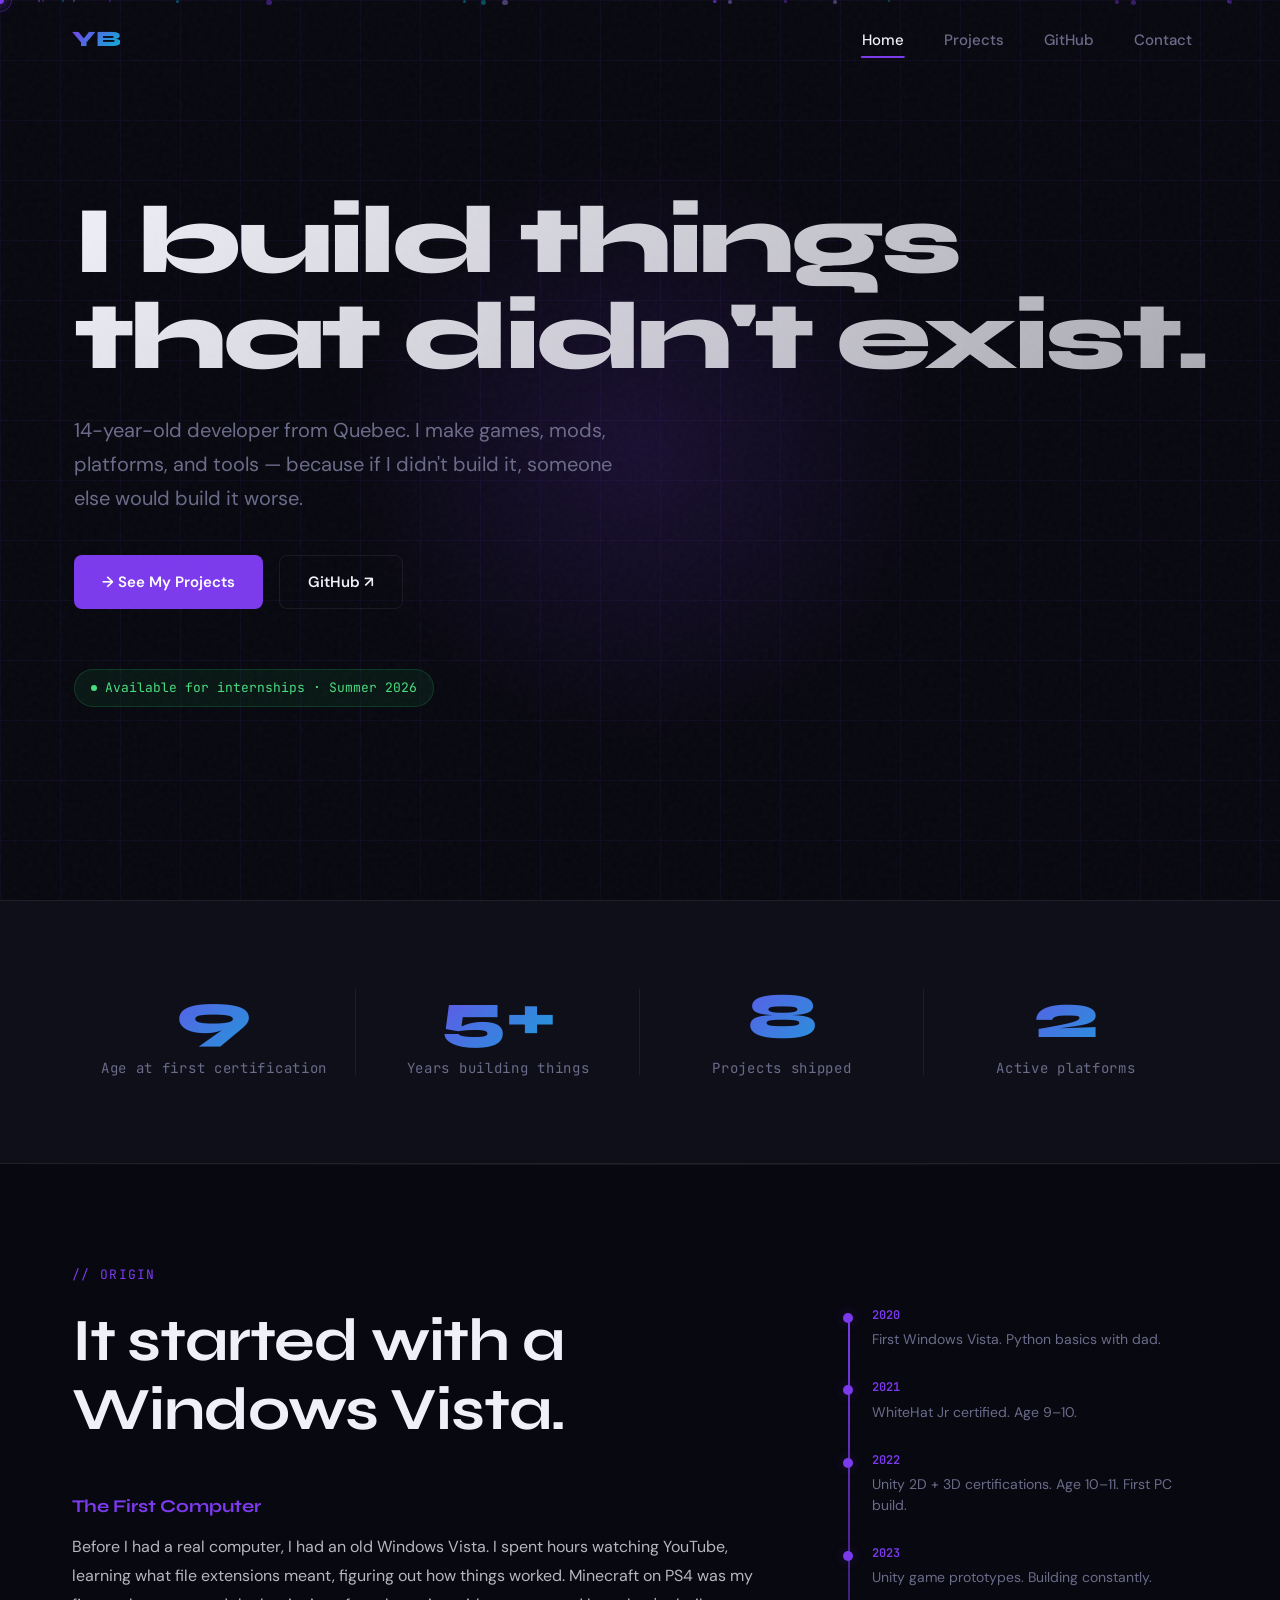
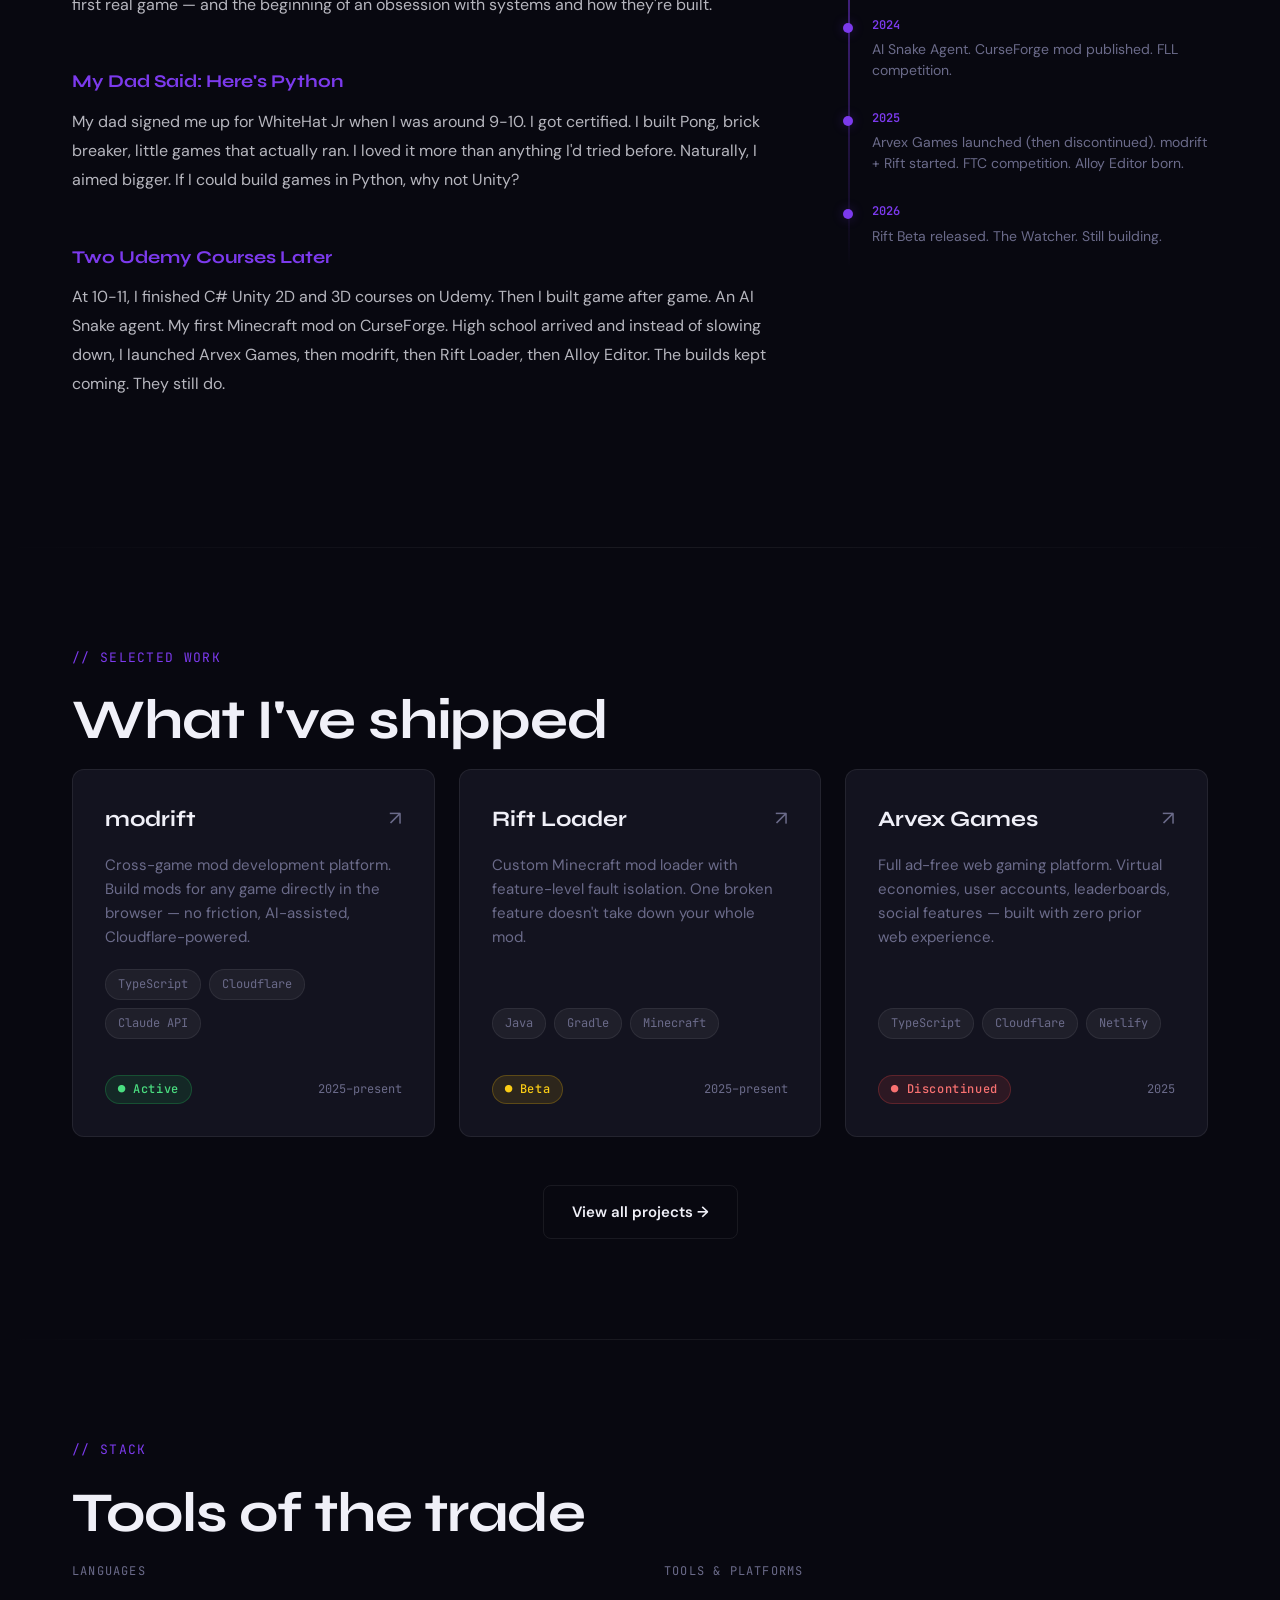
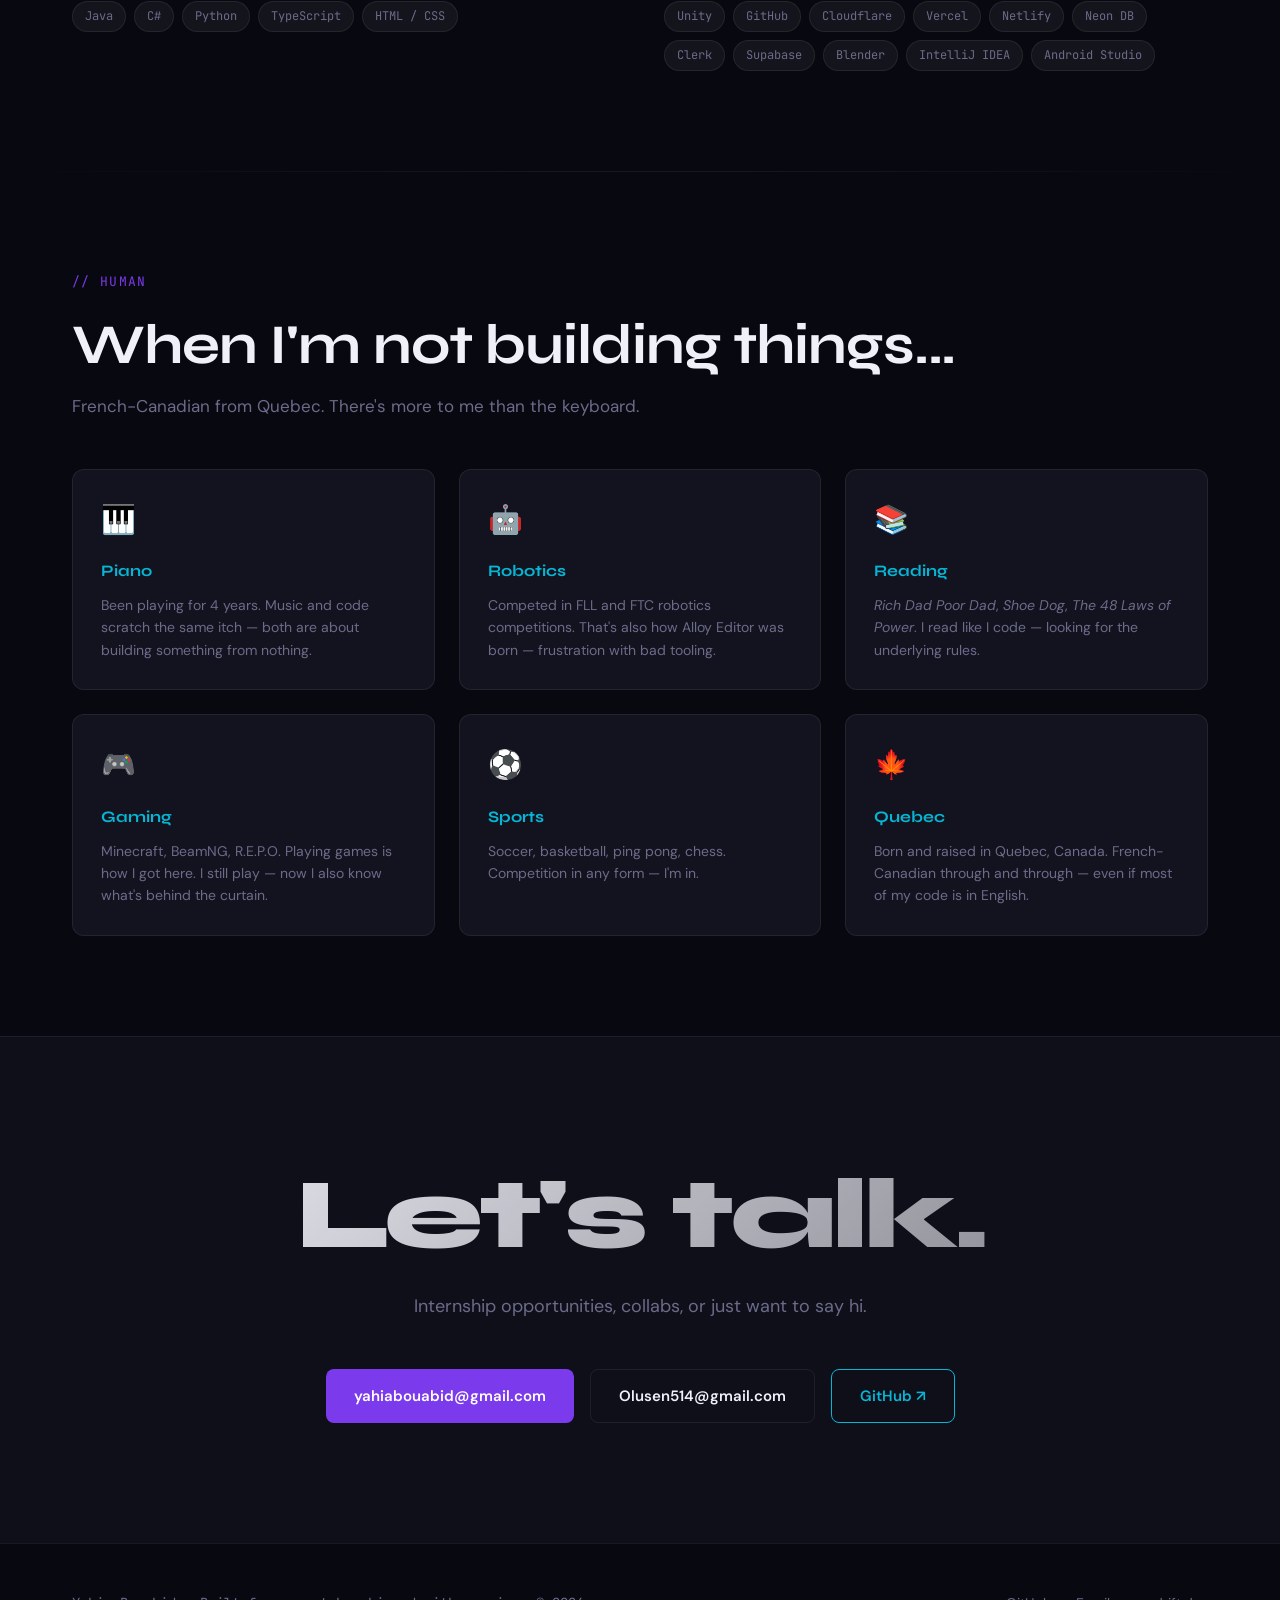
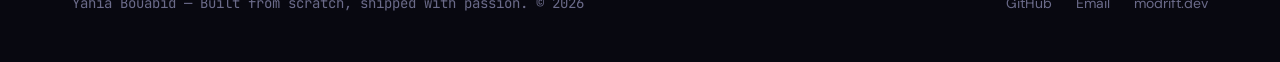
==== index.html @ 3a5e8bd3 "Build full personal portfolio site — all pages, styles, and JS Complete static portfolio for Yahia B" ====
<!DOCTYPE html>
<html lang="en">
<head>
  <meta charset="UTF-8" />
  <meta name="viewport" content="width=device-width, initial-scale=1.0" />
  <title>Yahia Bouabid — Developer</title>
  <meta name="description" content="14-year-old self-taught developer from Quebec. I build games, mods, platforms, and tools." />
  <meta property="og:title" content="Yahia Bouabid — Developer" />
  <meta property="og:description" content="14-year-old self-taught developer from Quebec. I build games, mods, platforms, and tools." />
  <meta property="og:url" content="https://olusenbg.github.io/Olusen_Bg/" />
  <link rel="icon" href="data:image/svg+xml,<svg xmlns='http://www.w3.org/2000/svg' viewBox='0 0 100 100'><rect width='100' height='100' rx='16' fill='%23080810'/><text y='.9em' font-size='60' font-family='sans-serif' font-weight='900' fill='%237c3aed' x='8'>YB</text></svg>" />
  <link rel="stylesheet" href="css/style.css" />
  <link rel="stylesheet" href="css/nav.css" />
</head>
<body>

<div id="cursor"></div>
<div id="cursor-trail"></div>

<!-- NAV -->
<nav>
  <div class="nav-inner">
    <a href="/" class="nav-logo"><span>YB</span></a>
    <ul class="nav-links">
      <li><a href="/">Home</a></li>
      <li><a href="projects/">Projects</a></li>
      <li><a href="https://github.com/OlusenBg" target="_blank" rel="noopener noreferrer">GitHub</a></li>
      <li><a href="#contact">Contact</a></li>
    </ul>
    <button class="nav-hamburger" aria-label="Menu">
      <span></span><span></span><span></span>
    </button>
  </div>
</nav>
<div class="nav-mobile">
  <a href="/">Home</a>
  <a href="projects/">Projects</a>
  <a href="https://github.com/OlusenBg" target="_blank" rel="noopener noreferrer">GitHub</a>
  <a href="#contact">Contact</a>
</div>

<!-- HERO -->
<section class="hero">
  <div class="hero-bg">
    <div class="hero-grid"></div>
    <div class="hero-glow"></div>
    <div class="particles-container"></div>
  </div>
  <div class="container hero-content">
    <h1 class="hero-headline fade-up">I build things<br>that didn't exist.</h1>
    <p class="hero-sub fade-up delay-1">14-year-old developer from Quebec. I make games, mods, platforms, and tools — because if I didn't build it, someone else would build it worse.</p>
    <div class="hero-ctas fade-up delay-2">
      <a href="projects/" class="btn btn-primary">→ See My Projects</a>
      <a href="https://github.com/OlusenBg" target="_blank" rel="noopener noreferrer" class="btn btn-secondary">GitHub ↗</a>
    </div>
    <div class="fade-up delay-3">
      <span class="hero-badge">Available for internships · Summer 2026</span>
    </div>
  </div>
</section>

<!-- STATS BAR -->
<div class="stats-bar">
  <div class="container">
    <div class="stats-grid">
      <div class="stat-item fade-up">
        <div class="stat-number">9</div>
        <div class="stat-label">Age at first certification</div>
      </div>
      <div class="stat-item fade-up delay-1">
        <div class="stat-number">5+</div>
        <div class="stat-label">Years building things</div>
      </div>
      <div class="stat-item fade-up delay-2">
        <div class="stat-number">8</div>
        <div class="stat-label">Projects shipped</div>
      </div>
      <div class="stat-item fade-up delay-3">
        <div class="stat-number">2</div>
        <div class="stat-label">Active platforms</div>
      </div>
    </div>
  </div>
</div>

<div class="divider"></div>

<!-- STORY -->
<section>
  <div class="container">
    <span class="section-label fade-up">// ORIGIN</span>
    <div class="story-grid">
      <div>
        <h2 class="story-headline fade-up">It started with a<br>Windows Vista.</h2>

        <div class="chapter fade-up delay-1">
          <div class="chapter-title">The First Computer</div>
          <p>Before I had a real computer, I had an old Windows Vista. I spent hours watching YouTube, learning what file extensions meant, figuring out how things worked. Minecraft on PS4 was my first real game — and the beginning of an obsession with systems and how they're built.</p>
        </div>

        <div class="chapter fade-up delay-2">
          <div class="chapter-title">My Dad Said: Here's Python</div>
          <p>My dad signed me up for WhiteHat Jr when I was around 9-10. I got certified. I built Pong, brick breaker, little games that actually ran. I loved it more than anything I'd tried before. Naturally, I aimed bigger. If I could build games in Python, why not Unity?</p>
        </div>

        <div class="chapter fade-up delay-3">
          <div class="chapter-title">Two Udemy Courses Later</div>
          <p>At 10-11, I finished C# Unity 2D and 3D courses on Udemy. Then I built game after game. An AI Snake agent. My first Minecraft mod on CurseForge. High school arrived and instead of slowing down, I launched Arvex Games, then modrift, then Rift Loader, then Alloy Editor. The builds kept coming. They still do.</p>
        </div>
      </div>

      <div class="fade-up delay-2">
        <div class="timeline">
          <div class="timeline-item">
            <div class="timeline-year">2020</div>
            <div class="timeline-text">First Windows Vista. Python basics with dad.</div>
          </div>
          <div class="timeline-item">
            <div class="timeline-year">2021</div>
            <div class="timeline-text">WhiteHat Jr certified. Age 9–10.</div>
          </div>
          <div class="timeline-item">
            <div class="timeline-year">2022</div>
            <div class="timeline-text">Unity 2D + 3D certifications. Age 10–11. First PC build.</div>
          </div>
          <div class="timeline-item">
            <div class="timeline-year">2023</div>
            <div class="timeline-text">Unity game prototypes. Building constantly.</div>
          </div>
          <div class="timeline-item">
            <div class="timeline-year">2024</div>
            <div class="timeline-text">AI Snake Agent. CurseForge mod published. FLL competition.</div>
          </div>
          <div class="timeline-item">
            <div class="timeline-year">2025</div>
            <div class="timeline-text">Arvex Games launched (then discontinued). modrift + Rift started. FTC competition. Alloy Editor born.</div>
          </div>
          <div class="timeline-item">
            <div class="timeline-year">2026</div>
            <div class="timeline-text">Rift Beta released. The Watcher. Still building.</div>
          </div>
        </div>
      </div>
    </div>
  </div>
</section>

<div class="divider"></div>

<!-- FEATURED PROJECTS -->
<section>
  <div class="container">
    <span class="section-label fade-up">// SELECTED WORK</span>
    <h2 class="section-heading fade-up delay-1">What I've shipped</h2>
    <div class="projects-grid">

      <a href="projects/modrift.html" class="project-card fade-up delay-1">
        <div class="project-card-header">
          <span class="project-name">modrift</span>
          <span class="project-arrow">↗</span>
        </div>
        <p class="project-desc">Cross-game mod development platform. Build mods for any game directly in the browser — no friction, AI-assisted, Cloudflare-powered.</p>
        <div class="tags" style="margin-bottom:16px">
          <span class="tag">TypeScript</span>
          <span class="tag">Cloudflare</span>
          <span class="tag">Claude API</span>
        </div>
        <div class="project-card-footer">
          <span class="badge badge-active">● Active</span>
          <span class="mono" style="font-size:12px;color:var(--text-muted)">2025–present</span>
        </div>
      </a>

      <a href="projects/rift.html" class="project-card fade-up delay-2">
        <div class="project-card-header">
          <span class="project-name">Rift Loader</span>
          <span class="project-arrow">↗</span>
        </div>
        <p class="project-desc">Custom Minecraft mod loader with feature-level fault isolation. One broken feature doesn't take down your whole mod.</p>
        <div class="tags" style="margin-bottom:16px">
          <span class="tag">Java</span>
          <span class="tag">Gradle</span>
          <span class="tag">Minecraft</span>
        </div>
        <div class="project-card-footer">
          <span class="badge badge-beta">● Beta</span>
          <span class="mono" style="font-size:12px;color:var(--text-muted)">2025–present</span>
        </div>
      </a>

      <a href="projects/arvex-games.html" class="project-card fade-up delay-3">
        <div class="project-card-header">
          <span class="project-name">Arvex Games</span>
          <span class="project-arrow">↗</span>
        </div>
        <p class="project-desc">Full ad-free web gaming platform. Virtual economies, user accounts, leaderboards, social features — built with zero prior web experience.</p>
        <div class="tags" style="margin-bottom:16px">
          <span class="tag">TypeScript</span>
          <span class="tag">Cloudflare</span>
          <span class="tag">Netlify</span>
        </div>
        <div class="project-card-footer">
          <span class="badge badge-discontinued">● Discontinued</span>
          <span class="mono" style="font-size:12px;color:var(--text-muted)">2025</span>
        </div>
      </a>

    </div>
    <div class="fade-up delay-4" style="text-align:center">
      <a href="projects/" class="btn btn-secondary">View all projects →</a>
    </div>
  </div>
</section>

<div class="divider"></div>

<!-- SKILLS -->
<section>
  <div class="container">
    <span class="section-label fade-up">// STACK</span>
    <h2 class="section-heading fade-up delay-1">Tools of the trade</h2>
    <div class="skills-grid">
      <div class="fade-up delay-1">
        <div class="skills-group-title">Languages</div>
        <div class="tags">
          <span class="tag">Java</span>
          <span class="tag">C#</span>
          <span class="tag">Python</span>
          <span class="tag">TypeScript</span>
          <span class="tag">HTML / CSS</span>
        </div>
      </div>
      <div class="fade-up delay-2">
        <div class="skills-group-title">Tools & Platforms</div>
        <div class="tags">
          <span class="tag">Unity</span>
          <span class="tag">GitHub</span>
          <span class="tag">Cloudflare</span>
          <span class="tag">Vercel</span>
          <span class="tag">Netlify</span>
          <span class="tag">Neon DB</span>
          <span class="tag">Clerk</span>
          <span class="tag">Supabase</span>
          <span class="tag">Blender</span>
          <span class="tag">IntelliJ IDEA</span>
          <span class="tag">Android Studio</span>
        </div>
      </div>
    </div>
  </div>
</section>

<div class="divider"></div>

<!-- BEYOND CODE -->
<section>
  <div class="container">
    <span class="section-label fade-up">// HUMAN</span>
    <h2 class="section-heading fade-up delay-1">When I'm not building things...</h2>
    <p class="section-subheading fade-up delay-2">French-Canadian from Quebec. There's more to me than the keyboard.</p>
    <div class="human-grid">
      <div class="human-card fade-up delay-1">
        <div class="human-card-icon">🎹</div>
        <div class="human-card-title">Piano</div>
        <p>Been playing for 4 years. Music and code scratch the same itch — both are about building something from nothing.</p>
      </div>
      <div class="human-card fade-up delay-2">
        <div class="human-card-icon">🤖</div>
        <div class="human-card-title">Robotics</div>
        <p>Competed in FLL and FTC robotics competitions. That's also how Alloy Editor was born — frustration with bad tooling.</p>
      </div>
      <div class="human-card fade-up delay-3">
        <div class="human-card-icon">📚</div>
        <div class="human-card-title">Reading</div>
        <p><em>Rich Dad Poor Dad</em>, <em>Shoe Dog</em>, <em>The 48 Laws of Power</em>. I read like I code — looking for the underlying rules.</p>
      </div>
      <div class="human-card fade-up delay-1">
        <div class="human-card-icon">🎮</div>
        <div class="human-card-title">Gaming</div>
        <p>Minecraft, BeamNG, R.E.P.O. Playing games is how I got here. I still play — now I also know what's behind the curtain.</p>
      </div>
      <div class="human-card fade-up delay-2">
        <div class="human-card-icon">⚽</div>
        <div class="human-card-title">Sports</div>
        <p>Soccer, basketball, ping pong, chess. Competition in any form — I'm in.</p>
      </div>
      <div class="human-card fade-up delay-3">
        <div class="human-card-icon">🍁</div>
        <div class="human-card-title">Quebec</div>
        <p>Born and raised in Quebec, Canada. French-Canadian through and through — even if most of my code is in English.</p>
      </div>
    </div>
  </div>
</section>

<!-- CONTACT -->
<section class="contact-section" id="contact">
  <div class="container">
    <h2 class="contact-headline fade-up">Let's talk.</h2>
    <p class="contact-sub fade-up delay-1">Internship opportunities, collabs, or just want to say hi.</p>
    <div class="contact-ctas fade-up delay-2">
      <a href="mailto:yahiabouabid@gmail.com" class="btn btn-primary">yahiabouabid@gmail.com</a>
      <a href="mailto:Olusen514@gmail.com" class="btn btn-secondary">Olusen514@gmail.com</a>
      <a href="https://github.com/OlusenBg" target="_blank" rel="noopener noreferrer" class="btn btn-outline-cyan">GitHub ↗</a>
    </div>
  </div>
</section>

<!-- FOOTER -->
<footer>
  <div class="container">
    <div class="footer-inner">
      <span class="footer-copy">Yahia Bouabid — Built from scratch, shipped with passion. © 2026</span>
      <div class="footer-links">
        <a href="https://github.com/OlusenBg" target="_blank" rel="noopener noreferrer">GitHub</a>
        <a href="mailto:yahiabouabid@gmail.com">Email</a>
        <a href="https://modrift.dev" target="_blank" rel="noopener noreferrer">modrift.dev</a>
      </div>
    </div>
  </div>
</footer>

<script src="js/main.js"></script>
</body>
</html>
---- css/style.css ----
@import url('https://fonts.googleapis.com/css2?family=Syne:wght@400;600;700;800&family=DM+Sans:wght@300;400;500;600&family=JetBrains+Mono:wght@400;500;600&display=swap');

:root {
  --bg: #080810;
  --bg-surface: #0f0f1a;
  --bg-card: #13131f;
  --accent-primary: #7c3aed;
  --accent-secondary: #06b6d4;
  --accent-danger: #ef4444;
  --text-primary: #f0f0f8;
  --text-muted: #6b6b8a;
  --border: rgba(255,255,255,0.07);
  --glow-primary: rgba(124,58,237,0.3);
  --glow-secondary: rgba(6,182,212,0.3);
  --glow-danger: rgba(239,68,68,0.3);
  --radius: 12px;
  --radius-sm: 8px;
  --transition: 0.25s cubic-bezier(0.4,0,0.2,1);
}

*, *::before, *::after { box-sizing: border-box; margin: 0; padding: 0; }

html { scroll-behavior: smooth; }

body {
  background: var(--bg);
  color: var(--text-primary);
  font-family: 'DM Sans', sans-serif;
  font-size: 16px;
  line-height: 1.6;
  overflow-x: hidden;
  cursor: none;
}

body::before {
  content: '';
  position: fixed;
  inset: 0;
  background-image: url("data:image/svg+xml,%3Csvg viewBox='0 0 200 200' xmlns='http://www.w3.org/2000/svg'%3E%3Cfilter id='noise'%3E%3CfeTurbulence type='fractalNoise' baseFrequency='0.9' numOctaves='4' stitchTiles='stitch'/%3E%3C/filter%3E%3Crect width='100%25' height='100%25' filter='url(%23noise)' opacity='1'/%3E%3C/svg%3E");
  opacity: 0.03;
  pointer-events: none;
  z-index: 9999;
}

/* Custom cursor */
#cursor {
  width: 8px;
  height: 8px;
  background: var(--accent-primary);
  border-radius: 50%;
  position: fixed;
  pointer-events: none;
  z-index: 99999;
  transform: translate(-50%, -50%);
  transition: transform 0.1s, background 0.2s;
  box-shadow: 0 0 12px var(--accent-primary), 0 0 24px var(--glow-primary);
}

#cursor-trail {
  width: 24px;
  height: 24px;
  border: 1px solid rgba(124,58,237,0.4);
  border-radius: 50%;
  position: fixed;
  pointer-events: none;
  z-index: 99998;
  transform: translate(-50%, -50%);
  transition: left 0.12s ease, top 0.12s ease;
}

/* Typography */
h1, h2, h3, h4, h5, h6 {
  font-family: 'Syne', sans-serif;
  font-weight: 700;
  line-height: 1.15;
  letter-spacing: -0.02em;
}

.mono { font-family: 'JetBrains Mono', monospace; }

/* Layout */
.container {
  max-width: 1200px;
  margin: 0 auto;
  padding: 0 32px;
}

section { padding: 100px 0; }

/* Section labels */
.section-label {
  font-family: 'JetBrains Mono', monospace;
  font-size: 13px;
  color: var(--accent-primary);
  letter-spacing: 0.1em;
  text-transform: uppercase;
  margin-bottom: 20px;
  display: block;
}

/* Divider */
.divider {
  height: 1px;
  background: linear-gradient(90deg, transparent, var(--border), transparent);
  margin: 0;
}

/* Buttons */
.btn {
  display: inline-flex;
  align-items: center;
  gap: 8px;
  padding: 14px 28px;
  border-radius: var(--radius-sm);
  font-family: 'DM Sans', sans-serif;
  font-weight: 600;
  font-size: 15px;
  text-decoration: none;
  transition: var(--transition);
  cursor: none;
  border: none;
  outline: none;
}

.btn-primary {
  background: var(--accent-primary);
  color: #fff;
}
.btn-primary:hover {
  background: #6d28d9;
  box-shadow: 0 0 32px var(--glow-primary);
  transform: translateY(-2px);
}

.btn-secondary {
  background: transparent;
  color: var(--text-primary);
  border: 1px solid var(--border);
}
.btn-secondary:hover {
  border-color: var(--accent-primary);
  color: var(--accent-primary);
  transform: translateY(-2px);
}

.btn-outline-cyan {
  background: transparent;
  color: var(--accent-secondary);
  border: 1px solid var(--accent-secondary);
}
.btn-outline-cyan:hover {
  background: rgba(6,182,212,0.1);
  box-shadow: 0 0 24px var(--glow-secondary);
  transform: translateY(-2px);
}

/* Status badges */
.badge {
  display: inline-flex;
  align-items: center;
  gap: 6px;
  padding: 4px 12px;
  border-radius: 999px;
  font-size: 12px;
  font-family: 'JetBrains Mono', monospace;
  font-weight: 500;
  letter-spacing: 0.05em;
}

.badge-active { background: rgba(34,197,94,0.12); color: #4ade80; border: 1px solid rgba(34,197,94,0.25); }
.badge-beta { background: rgba(234,179,8,0.12); color: #facc15; border: 1px solid rgba(234,179,8,0.25); }
.badge-dev { background: rgba(249,115,22,0.12); color: #fb923c; border: 1px solid rgba(249,115,22,0.25); }
.badge-discontinued { background: rgba(239,68,68,0.12); color: #f87171; border: 1px solid rgba(239,68,68,0.25); }
.badge-completed { background: rgba(99,102,241,0.12); color: #818cf8; border: 1px solid rgba(99,102,241,0.25); }
.badge-published { background: rgba(34,197,94,0.12); color: #4ade80; border: 1px solid rgba(34,197,94,0.25); }
.badge-ongoing { background: rgba(59,130,246,0.12); color: #60a5fa; border: 1px solid rgba(59,130,246,0.25); }

/* Cards */
.card {
  background: var(--bg-card);
  border: 1px solid var(--border);
  border-radius: var(--radius);
  padding: 32px;
  transition: var(--transition);
  position: relative;
  overflow: hidden;
}
.card:hover {
  border-color: rgba(124,58,237,0.3);
  transform: translateY(-4px);
  box-shadow: 0 20px 60px rgba(0,0,0,0.4), 0 0 40px var(--glow-primary);
}

/* Tech tags / pills */
.tags { display: flex; flex-wrap: wrap; gap: 8px; }

.tag {
  padding: 5px 12px;
  border-radius: 999px;
  font-family: 'JetBrains Mono', monospace;
  font-size: 12px;
  background: rgba(255,255,255,0.05);
  color: var(--text-muted);
  border: 1px solid var(--border);
  transition: var(--transition);
}
.tag:hover {
  background: rgba(124,58,237,0.15);
  color: var(--accent-primary);
  border-color: rgba(124,58,237,0.3);
}

/* Scroll animations */
.fade-up {
  opacity: 0;
  transform: translateY(30px);
  transition: opacity 0.7s ease, transform 0.7s ease;
}
.fade-up.visible {
  opacity: 1;
  transform: translateY(0);
}

/* Stagger delays */
.delay-1 { transition-delay: 0.1s; }
.delay-2 { transition-delay: 0.2s; }
.delay-3 { transition-delay: 0.3s; }
.delay-4 { transition-delay: 0.4s; }
.delay-5 { transition-delay: 0.5s; }

/* ── HERO ── */
.hero {
  min-height: 100vh;
  display: flex;
  align-items: center;
  position: relative;
  overflow: hidden;
}

.hero-bg {
  position: absolute;
  inset: 0;
  z-index: 0;
}

.hero-grid {
  position: absolute;
  inset: 0;
  background-image:
    linear-gradient(rgba(124,58,237,0.06) 1px, transparent 1px),
    linear-gradient(90deg, rgba(124,58,237,0.06) 1px, transparent 1px);
  background-size: 60px 60px;
  animation: gridPulse 8s ease-in-out infinite;
}

@keyframes gridPulse {
  0%, 100% { opacity: 0.5; }
  50% { opacity: 1; }
}

.hero-glow {
  position: absolute;
  width: 600px;
  height: 600px;
  border-radius: 50%;
  background: radial-gradient(circle, rgba(124,58,237,0.15) 0%, transparent 70%);
  top: 50%;
  left: 50%;
  transform: translate(-50%, -50%);
  animation: glowPulse 6s ease-in-out infinite;
}

@keyframes glowPulse {
  0%, 100% { transform: translate(-50%, -50%) scale(1); opacity: 0.8; }
  50% { transform: translate(-50%, -50%) scale(1.2); opacity: 1; }
}

.particles-container {
  position: absolute;
  inset: 0;
  overflow: hidden;
}

.particle {
  position: absolute;
  border-radius: 50%;
  animation: float linear infinite;
  opacity: 0.4;
}

@keyframes float {
  from { transform: translateY(100vh) rotate(0deg); opacity: 0; }
  10% { opacity: 0.4; }
  90% { opacity: 0.4; }
  to { transform: translateY(-100px) rotate(360deg); opacity: 0; }
}

.hero-content { position: relative; z-index: 1; }

.hero-headline {
  font-size: clamp(48px, 8vw, 96px);
  font-weight: 800;
  line-height: 1.0;
  letter-spacing: -0.04em;
  margin-bottom: 28px;
  background: linear-gradient(135deg, var(--text-primary) 0%, rgba(240,240,248,0.7) 100%);
  -webkit-background-clip: text;
  -webkit-text-fill-color: transparent;
  background-clip: text;
}

.hero-sub {
  font-size: clamp(16px, 2vw, 20px);
  color: var(--text-muted);
  max-width: 560px;
  line-height: 1.7;
  margin-bottom: 40px;
}

.hero-ctas { display: flex; gap: 16px; flex-wrap: wrap; margin-bottom: 60px; }

.hero-badge {
  display: inline-flex;
  align-items: center;
  gap: 8px;
  padding: 8px 16px;
  background: rgba(34,197,94,0.08);
  border: 1px solid rgba(34,197,94,0.2);
  border-radius: 999px;
  font-size: 13px;
  font-family: 'JetBrains Mono', monospace;
  color: #4ade80;
}

.hero-badge::before {
  content: '';
  width: 6px;
  height: 6px;
  background: #4ade80;
  border-radius: 50%;
  animation: blink 2s ease-in-out infinite;
}

@keyframes blink {
  0%, 100% { opacity: 1; }
  50% { opacity: 0.3; }
}

/* ── STATS BAR ── */
.stats-bar {
  padding: 60px 0;
  background: var(--bg-surface);
  border-top: 1px solid var(--border);
  border-bottom: 1px solid var(--border);
}

.stats-grid {
  display: grid;
  grid-template-columns: repeat(4, 1fr);
  gap: 0;
}

.stat-item {
  text-align: center;
  padding: 24px;
  position: relative;
}

.stat-item:not(:last-child)::after {
  content: '';
  position: absolute;
  right: 0;
  top: 20%;
  height: 60%;
  width: 1px;
  background: var(--border);
}

.stat-number {
  font-family: 'Syne', sans-serif;
  font-size: clamp(40px, 5vw, 64px);
  font-weight: 800;
  line-height: 1;
  background: linear-gradient(135deg, var(--accent-primary), var(--accent-secondary));
  -webkit-background-clip: text;
  -webkit-text-fill-color: transparent;
  background-clip: text;
  margin-bottom: 8px;
}

.stat-label {
  font-size: 14px;
  color: var(--text-muted);
  font-family: 'JetBrains Mono', monospace;
  letter-spacing: 0.05em;
}

/* ── STORY SECTION ── */
.story-grid {
  display: grid;
  grid-template-columns: 1fr 360px;
  gap: 80px;
  align-items: start;
}

.story-headline {
  font-size: clamp(36px, 5vw, 60px);
  margin-bottom: 48px;
}

.chapter {
  margin-bottom: 48px;
}

.chapter-title {
  font-family: 'Syne', sans-serif;
  font-size: 18px;
  font-weight: 700;
  color: var(--accent-primary);
  margin-bottom: 12px;
}

.chapter p {
  color: rgba(240,240,248,0.75);
  line-height: 1.8;
  font-size: 16px;
}

/* Timeline */
.timeline {
  position: relative;
  padding-left: 24px;
}

.timeline::before {
  content: '';
  position: absolute;
  left: 0;
  top: 8px;
  bottom: 8px;
  width: 2px;
  background: linear-gradient(to bottom, var(--accent-primary), transparent);
}

.timeline-item {
  position: relative;
  padding-bottom: 28px;
}

.timeline-item::before {
  content: '';
  position: absolute;
  left: -29px;
  top: 7px;
  width: 10px;
  height: 10px;
  border-radius: 50%;
  background: var(--accent-primary);
  box-shadow: 0 0 12px var(--glow-primary);
}

.timeline-year {
  font-family: 'JetBrains Mono', monospace;
  font-size: 12px;
  color: var(--accent-primary);
  font-weight: 600;
  margin-bottom: 4px;
}

.timeline-text {
  font-size: 14px;
  color: var(--text-muted);
  line-height: 1.5;
}

/* ── FEATURED PROJECTS ── */
.projects-grid {
  display: grid;
  grid-template-columns: repeat(3, 1fr);
  gap: 24px;
  margin-bottom: 48px;
}

.project-card {
  background: var(--bg-card);
  border: 1px solid var(--border);
  border-radius: var(--radius);
  padding: 32px;
  transition: var(--transition);
  text-decoration: none;
  color: inherit;
  display: flex;
  flex-direction: column;
  position: relative;
  overflow: hidden;
}

.project-card::before {
  content: '';
  position: absolute;
  inset: 0;
  background: linear-gradient(135deg, var(--glow-primary), transparent);
  opacity: 0;
  transition: var(--transition);
}

.project-card:hover {
  border-color: rgba(124,58,237,0.4);
  transform: translateY(-6px);
  box-shadow: 0 24px 60px rgba(0,0,0,0.5), 0 0 40px var(--glow-primary);
}
.project-card:hover::before { opacity: 0.05; }

.project-card-header {
  display: flex;
  align-items: flex-start;
  justify-content: space-between;
  margin-bottom: 16px;
}

.project-name {
  font-family: 'Syne', sans-serif;
  font-size: 22px;
  font-weight: 700;
}

.project-arrow {
  color: var(--text-muted);
  font-size: 20px;
  transition: var(--transition);
}
.project-card:hover .project-arrow {
  color: var(--accent-primary);
  transform: translate(4px, -4px);
}

.project-desc {
  color: var(--text-muted);
  font-size: 15px;
  line-height: 1.6;
  margin-bottom: 20px;
  flex: 1;
}

.project-card-footer {
  display: flex;
  align-items: center;
  justify-content: space-between;
  margin-top: 20px;
}

/* ── SKILLS ── */
.skills-grid {
  display: grid;
  grid-template-columns: repeat(2, 1fr);
  gap: 48px;
}

.skills-group-title {
  font-family: 'JetBrains Mono', monospace;
  font-size: 12px;
  color: var(--text-muted);
  text-transform: uppercase;
  letter-spacing: 0.1em;
  margin-bottom: 20px;
}

/* ── BEYOND CODE ── */
.human-grid {
  display: grid;
  grid-template-columns: repeat(3, 1fr);
  gap: 24px;
}

.human-card {
  background: var(--bg-card);
  border: 1px solid var(--border);
  border-radius: var(--radius);
  padding: 28px;
}

.human-card-icon {
  font-size: 28px;
  margin-bottom: 16px;
}

.human-card-title {
  font-family: 'Syne', sans-serif;
  font-size: 16px;
  font-weight: 700;
  margin-bottom: 10px;
  color: var(--accent-secondary);
}

.human-card p {
  font-size: 14px;
  color: var(--text-muted);
  line-height: 1.6;
}

/* ── CONTACT CTA ── */
.contact-section {
  text-align: center;
  padding: 120px 0;
  background: var(--bg-surface);
  border-top: 1px solid var(--border);
}

.contact-headline {
  font-size: clamp(56px, 8vw, 100px);
  font-weight: 800;
  letter-spacing: -0.04em;
  background: linear-gradient(135deg, var(--text-primary), rgba(240,240,248,0.5));
  -webkit-background-clip: text;
  -webkit-text-fill-color: transparent;
  background-clip: text;
  margin-bottom: 20px;
}

.contact-sub {
  font-size: 18px;
  color: var(--text-muted);
  margin-bottom: 48px;
}

.contact-ctas { display: flex; gap: 16px; justify-content: center; flex-wrap: wrap; }

/* ── FOOTER ── */
footer {
  background: var(--bg);
  border-top: 1px solid var(--border);
  padding: 48px 0;
}

.footer-inner {
  display: flex;
  align-items: center;
  justify-content: space-between;
}

.footer-copy {
  font-size: 14px;
  color: var(--text-muted);
  font-family: 'JetBrains Mono', monospace;
}

.footer-links { display: flex; gap: 24px; }

.footer-links a {
  font-size: 14px;
  color: var(--text-muted);
  text-decoration: none;
  transition: var(--transition);
}
.footer-links a:hover { color: var(--accent-primary); }

/* ── PROJECT HERO ── */
.project-hero {
  padding: 160px 0 80px;
  position: relative;
  overflow: hidden;
}

.project-hero-bg {
  position: absolute;
  inset: 0;
  background: radial-gradient(ellipse at 50% 0%, rgba(124,58,237,0.15), transparent 60%);
}

.project-hero-title {
  font-size: clamp(56px, 10vw, 120px);
  font-weight: 800;
  letter-spacing: -0.04em;
  line-height: 0.95;
  margin-bottom: 24px;
}

.project-hero-tagline {
  font-size: clamp(16px, 2vw, 22px);
  color: var(--text-muted);
  max-width: 600px;
  line-height: 1.6;
  margin-bottom: 32px;
}

/* Feature cards */
.features-grid {
  display: grid;
  grid-template-columns: repeat(2, 1fr);
  gap: 20px;
  margin: 48px 0;
}

.feature-card {
  background: var(--bg-card);
  border: 1px solid var(--border);
  border-radius: var(--radius);
  padding: 28px;
  transition: var(--transition);
}
.feature-card:hover {
  border-color: rgba(124,58,237,0.3);
  box-shadow: 0 8px 30px rgba(0,0,0,0.3);
}

.feature-card-title {
  font-family: 'Syne', sans-serif;
  font-size: 17px;
  font-weight: 700;
  margin-bottom: 8px;
}

.feature-card p {
  font-size: 14px;
  color: var(--text-muted);
  line-height: 1.6;
}

/* Related projects */
.related-section {
  border-top: 1px solid var(--border);
  padding-top: 60px;
  margin-top: 60px;
}

.related-links { display: flex; gap: 16px; flex-wrap: wrap; margin-top: 24px; }

.related-link {
  display: inline-flex;
  align-items: center;
  gap: 8px;
  padding: 12px 20px;
  background: var(--bg-card);
  border: 1px solid var(--border);
  border-radius: var(--radius-sm);
  color: var(--text-primary);
  text-decoration: none;
  font-size: 14px;
  font-weight: 500;
  transition: var(--transition);
}
.related-link:hover {
  border-color: var(--accent-primary);
  color: var(--accent-primary);
  transform: translateY(-2px);
}

/* ── ALL PROJECTS PAGE ── */
.filter-tabs {
  display: flex;
  gap: 8px;
  flex-wrap: wrap;
  margin-bottom: 48px;
}

.filter-tab {
  padding: 8px 20px;
  border-radius: 999px;
  font-size: 14px;
  font-family: 'JetBrains Mono', monospace;
  background: var(--bg-card);
  border: 1px solid var(--border);
  color: var(--text-muted);
  cursor: none;
  transition: var(--transition);
}
.filter-tab.active,
.filter-tab:hover {
  background: rgba(124,58,237,0.15);
  border-color: var(--accent-primary);
  color: var(--accent-primary);
}

.all-projects-grid {
  display: grid;
  grid-template-columns: repeat(3, 1fr);
  gap: 24px;
}

/* Description section */
.desc-section {
  max-width: 800px;
  margin: 0 auto 60px;
}

.desc-section h2 {
  font-size: clamp(28px, 4vw, 44px);
  margin-bottom: 24px;
}

.desc-section p {
  color: rgba(240,240,248,0.75);
  font-size: 17px;
  line-height: 1.8;
  margin-bottom: 20px;
}

/* Stats row inside project */
.project-stats {
  display: flex;
  gap: 48px;
  padding: 40px 0;
  border-top: 1px solid var(--border);
  border-bottom: 1px solid var(--border);
  margin: 48px 0;
}

.project-stat-num {
  font-family: 'Syne', sans-serif;
  font-size: 36px;
  font-weight: 800;
  color: var(--accent-primary);
}

.project-stat-label {
  font-size: 13px;
  color: var(--text-muted);
  font-family: 'JetBrains Mono', monospace;
}

/* ── GLITCH (The Watcher) ── */
.glitch {
  position: relative;
}
.glitch::before,
.glitch::after {
  content: attr(data-text);
  position: absolute;
  inset: 0;
  font-family: 'Syne', sans-serif;
  font-weight: 800;
  letter-spacing: -0.04em;
}
.glitch::before {
  color: #ef4444;
  clip-path: polygon(0 35%, 100% 35%, 100% 55%, 0 55%);
  animation: glitch1 4s infinite;
}
.glitch::after {
  color: #06b6d4;
  clip-path: polygon(0 65%, 100% 65%, 100% 85%, 0 85%);
  animation: glitch2 4s infinite;
}
@keyframes glitch1 {
  0%, 90%, 100% { transform: none; }
  92% { transform: translate(-4px, 0); }
  94% { transform: translate(4px, 0); }
  96% { transform: translate(-2px, 0); }
}
@keyframes glitch2 {
  0%, 90%, 100% { transform: none; }
  93% { transform: translate(4px, 0); }
  95% { transform: translate(-4px, 0); }
  97% { transform: translate(2px, 0); }
}

/* Watcher accent */
body.watcher-theme {
  --accent-primary: #ef4444;
  --glow-primary: rgba(239,68,68,0.3);
}
body.watcher-theme .section-label { color: #ef4444; }
body.watcher-theme .hero-grid {
  background-image:
    linear-gradient(rgba(239,68,68,0.06) 1px, transparent 1px),
    linear-gradient(90deg, rgba(239,68,68,0.06) 1px, transparent 1px);
}
body.watcher-theme .hero-glow {
  background: radial-gradient(circle, rgba(239,68,68,0.15) 0%, transparent 70%);
}
body.watcher-theme .project-hero-bg {
  background: radial-gradient(ellipse at 50% 0%, rgba(239,68,68,0.18), transparent 60%);
}
body.watcher-theme .project-card:hover,
body.watcher-theme .feature-card:hover {
  border-color: rgba(239,68,68,0.4);
  box-shadow: 0 24px 60px rgba(0,0,0,0.5), 0 0 40px var(--glow-primary);
}

/* Watcher dramatic feature items */
.watcher-features {
  display: flex;
  flex-direction: column;
  gap: 20px;
  margin: 48px 0;
}

.watcher-feature {
  display: flex;
  align-items: flex-start;
  gap: 24px;
  padding: 28px;
  background: var(--bg-card);
  border: 1px solid var(--border);
  border-left: 3px solid var(--accent-danger);
  border-radius: var(--radius);
  transition: var(--transition);
}
.watcher-feature:hover {
  border-left-color: #ef4444;
  box-shadow: -4px 0 30px rgba(239,68,68,0.2);
}

.watcher-feature-num {
  font-family: 'Syne', sans-serif;
  font-size: 40px;
  font-weight: 800;
  color: rgba(239,68,68,0.25);
  line-height: 1;
  flex-shrink: 0;
  width: 56px;
}

.watcher-feature-text h3 {
  font-size: 18px;
  font-weight: 700;
  margin-bottom: 6px;
  color: var(--text-primary);
}
.watcher-feature-text p {
  font-size: 14px;
  color: var(--text-muted);
  line-height: 1.6;
}

/* Mockup UI */
.mockup {
  background: #090912;
  border: 1px solid var(--border);
  border-radius: var(--radius);
  overflow: hidden;
  margin: 48px 0;
}

.mockup-bar {
  background: #0d0d1a;
  padding: 12px 20px;
  display: flex;
  align-items: center;
  gap: 8px;
  border-bottom: 1px solid var(--border);
}

.mockup-dot {
  width: 10px;
  height: 10px;
  border-radius: 50%;
}

.mockup-url {
  flex: 1;
  background: rgba(255,255,255,0.04);
  border-radius: 6px;
  padding: 4px 12px;
  font-family: 'JetBrains Mono', monospace;
  font-size: 12px;
  color: var(--text-muted);
  margin-left: 12px;
}

.mockup-body {
  padding: 40px;
}

.mockup-nav-bar {
  display: flex;
  align-items: center;
  justify-content: space-between;
  margin-bottom: 60px;
}

.mockup-logo {
  font-family: 'Syne', sans-serif;
  font-weight: 800;
  font-size: 18px;
  color: var(--accent-primary);
}

.mockup-nav-items {
  display: flex;
  gap: 24px;
}

.mockup-nav-item {
  font-size: 13px;
  color: var(--text-muted);
  font-family: 'JetBrains Mono', monospace;
}

.mockup-hero-text {
  font-family: 'Syne', sans-serif;
  font-size: clamp(24px, 3vw, 40px);
  font-weight: 800;
  line-height: 1.1;
  margin-bottom: 16px;
  background: linear-gradient(135deg, var(--text-primary), rgba(240,240,248,0.6));
  -webkit-background-clip: text;
  -webkit-text-fill-color: transparent;
  background-clip: text;
}

.mockup-sub {
  font-size: 14px;
  color: var(--text-muted);
  margin-bottom: 24px;
}

.mockup-btn {
  display: inline-block;
  padding: 10px 20px;
  background: var(--accent-primary);
  border-radius: 6px;
  font-size: 13px;
  color: #fff;
  font-family: 'DM Sans', sans-serif;
  font-weight: 600;
}

/* Section heading */
.section-heading {
  font-size: clamp(32px, 5vw, 56px);
  margin-bottom: 16px;
}

.section-subheading {
  color: var(--text-muted);
  font-size: 17px;
  margin-bottom: 48px;
  max-width: 600px;
}

/* Certification items */
.cert-item {
  display: flex;
  align-items: center;
  gap: 16px;
  padding: 20px 24px;
  background: var(--bg-card);
  border: 1px solid var(--border);
  border-radius: var(--radius-sm);
  margin-bottom: 12px;
}

.cert-icon {
  font-size: 24px;
}

.cert-title {
  font-weight: 600;
  font-size: 15px;
  margin-bottom: 2px;
}

.cert-meta {
  font-size: 13px;
  color: var(--text-muted);
  font-family: 'JetBrains Mono', monospace;
}

/* ── RESPONSIVE ── */
@media (max-width: 900px) {
  .story-grid { grid-template-columns: 1fr; gap: 60px; }
  .projects-grid { grid-template-columns: repeat(2, 1fr); }
  .all-projects-grid { grid-template-columns: repeat(2, 1fr); }
  .stats-grid { grid-template-columns: repeat(2, 1fr); }
  .stat-item:nth-child(2)::after { display: none; }
  .skills-grid { grid-template-columns: 1fr; }
  .features-grid { grid-template-columns: 1fr; }
  .human-grid { grid-template-columns: 1fr; }
}

@media (max-width: 600px) {
  .container { padding: 0 20px; }
  section { padding: 64px 0; }
  .hero { min-height: 100svh; }
  .hero-headline { font-size: 40px; }
  .projects-grid { grid-template-columns: 1fr; }
  .all-projects-grid { grid-template-columns: 1fr; }
  .stats-grid { grid-template-columns: repeat(2, 1fr); }
  .footer-inner { flex-direction: column; gap: 24px; text-align: center; }
  .footer-links { flex-wrap: wrap; justify-content: center; }
  .hero-ctas { flex-direction: column; }
  .contact-ctas { flex-direction: column; align-items: center; }
  #cursor, #cursor-trail { display: none; }
}
---- css/nav.css ----
/* ── NAVBAR ── */
nav {
  position: fixed;
  top: 0;
  left: 0;
  right: 0;
  z-index: 1000;
  padding: 20px 0;
  transition: background 0.3s ease, backdrop-filter 0.3s ease, padding 0.3s ease, border-bottom 0.3s ease;
  border-bottom: 1px solid transparent;
}

nav.scrolled {
  background: rgba(8, 8, 16, 0.85);
  backdrop-filter: blur(20px);
  -webkit-backdrop-filter: blur(20px);
  padding: 14px 0;
  border-bottom: 1px solid var(--border);
}

.nav-inner {
  display: flex;
  align-items: center;
  justify-content: space-between;
  max-width: 1200px;
  margin: 0 auto;
  padding: 0 32px;
}

.nav-logo {
  font-family: 'Syne', sans-serif;
  font-weight: 800;
  font-size: 22px;
  color: var(--text-primary);
  text-decoration: none;
  position: relative;
  letter-spacing: -0.02em;
}

.nav-logo span {
  background: linear-gradient(135deg, var(--accent-primary), var(--accent-secondary));
  -webkit-background-clip: text;
  -webkit-text-fill-color: transparent;
  background-clip: text;
}

.nav-logo::after {
  content: '';
  position: absolute;
  inset: -6px -10px;
  border-radius: 8px;
  background: radial-gradient(ellipse, rgba(124,58,237,0.15), transparent 70%);
  opacity: 0;
  transition: opacity 0.3s;
}
.nav-logo:hover::after { opacity: 1; }

.nav-links {
  display: flex;
  align-items: center;
  gap: 8px;
  list-style: none;
}

.nav-links a {
  display: block;
  padding: 8px 16px;
  color: var(--text-muted);
  text-decoration: none;
  font-size: 15px;
  font-weight: 500;
  border-radius: 8px;
  transition: color 0.25s ease, background 0.25s ease;
  position: relative;
}

.nav-links a::after {
  content: '';
  position: absolute;
  bottom: 2px;
  left: 50%;
  transform: translateX(-50%);
  width: 0;
  height: 2px;
  background: var(--accent-primary);
  border-radius: 2px;
  transition: width 0.25s ease;
}

.nav-links a:hover,
.nav-links a.active {
  color: var(--text-primary);
}

.nav-links a:hover::after,
.nav-links a.active::after {
  width: 60%;
}

.nav-links a.active {
  color: var(--text-primary);
}

/* Hamburger */
.nav-hamburger {
  display: none;
  flex-direction: column;
  gap: 5px;
  cursor: none;
  padding: 8px;
  background: none;
  border: none;
  outline: none;
}

.nav-hamburger span {
  display: block;
  width: 24px;
  height: 2px;
  background: var(--text-primary);
  border-radius: 2px;
  transition: var(--transition);
}

.nav-hamburger.open span:nth-child(1) {
  transform: translateY(7px) rotate(45deg);
}
.nav-hamburger.open span:nth-child(2) {
  opacity: 0;
}
.nav-hamburger.open span:nth-child(3) {
  transform: translateY(-7px) rotate(-45deg);
}

/* Mobile menu */
.nav-mobile {
  display: none;
  position: fixed;
  inset: 0;
  background: rgba(8,8,16,0.98);
  backdrop-filter: blur(20px);
  z-index: 999;
  flex-direction: column;
  align-items: center;
  justify-content: center;
  gap: 8px;
}

.nav-mobile.open { display: flex; }

.nav-mobile a {
  font-family: 'Syne', sans-serif;
  font-size: 32px;
  font-weight: 700;
  color: var(--text-muted);
  text-decoration: none;
  padding: 12px 24px;
  transition: color 0.25s;
  letter-spacing: -0.02em;
}
.nav-mobile a:hover,
.nav-mobile a.active {
  color: var(--accent-primary);
}

@media (max-width: 700px) {
  .nav-links { display: none; }
  .nav-hamburger { display: flex; }
}

@media (max-width: 700px) {
  .nav-inner { padding: 0 20px; }
}
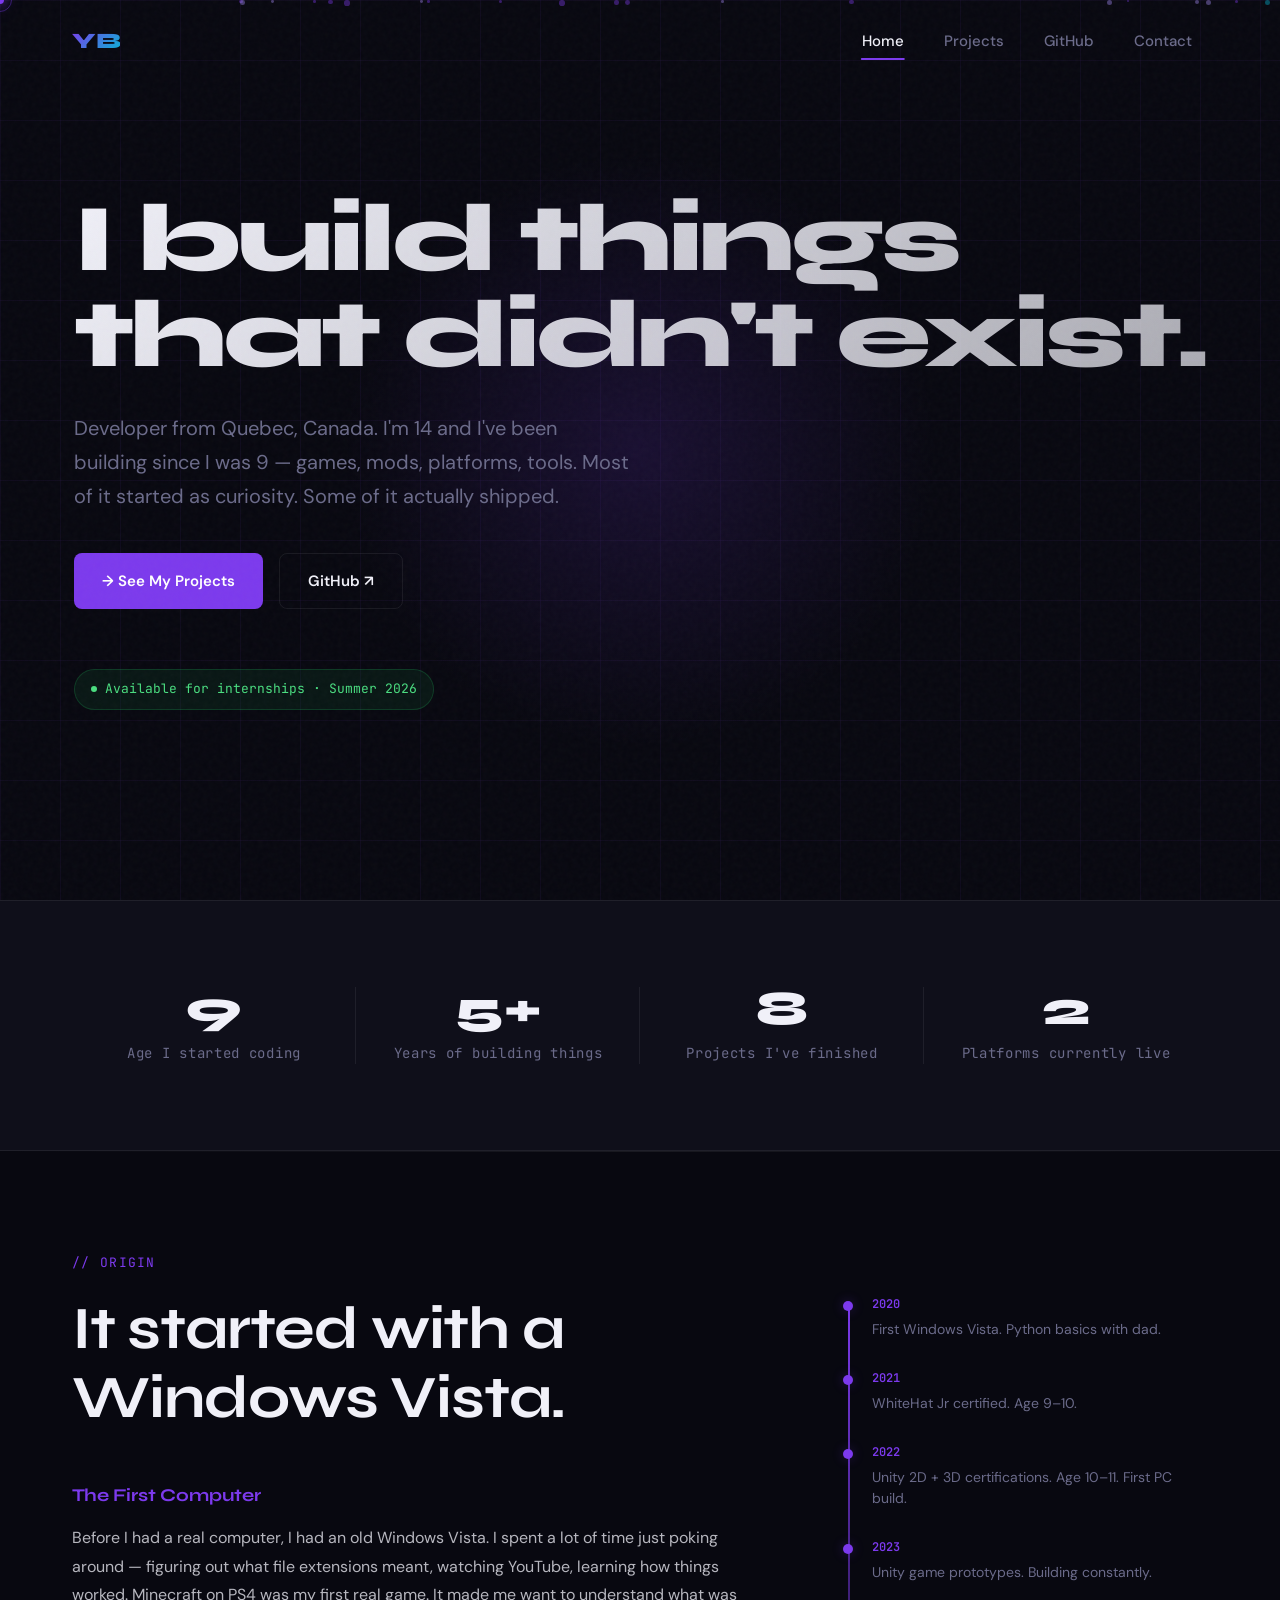
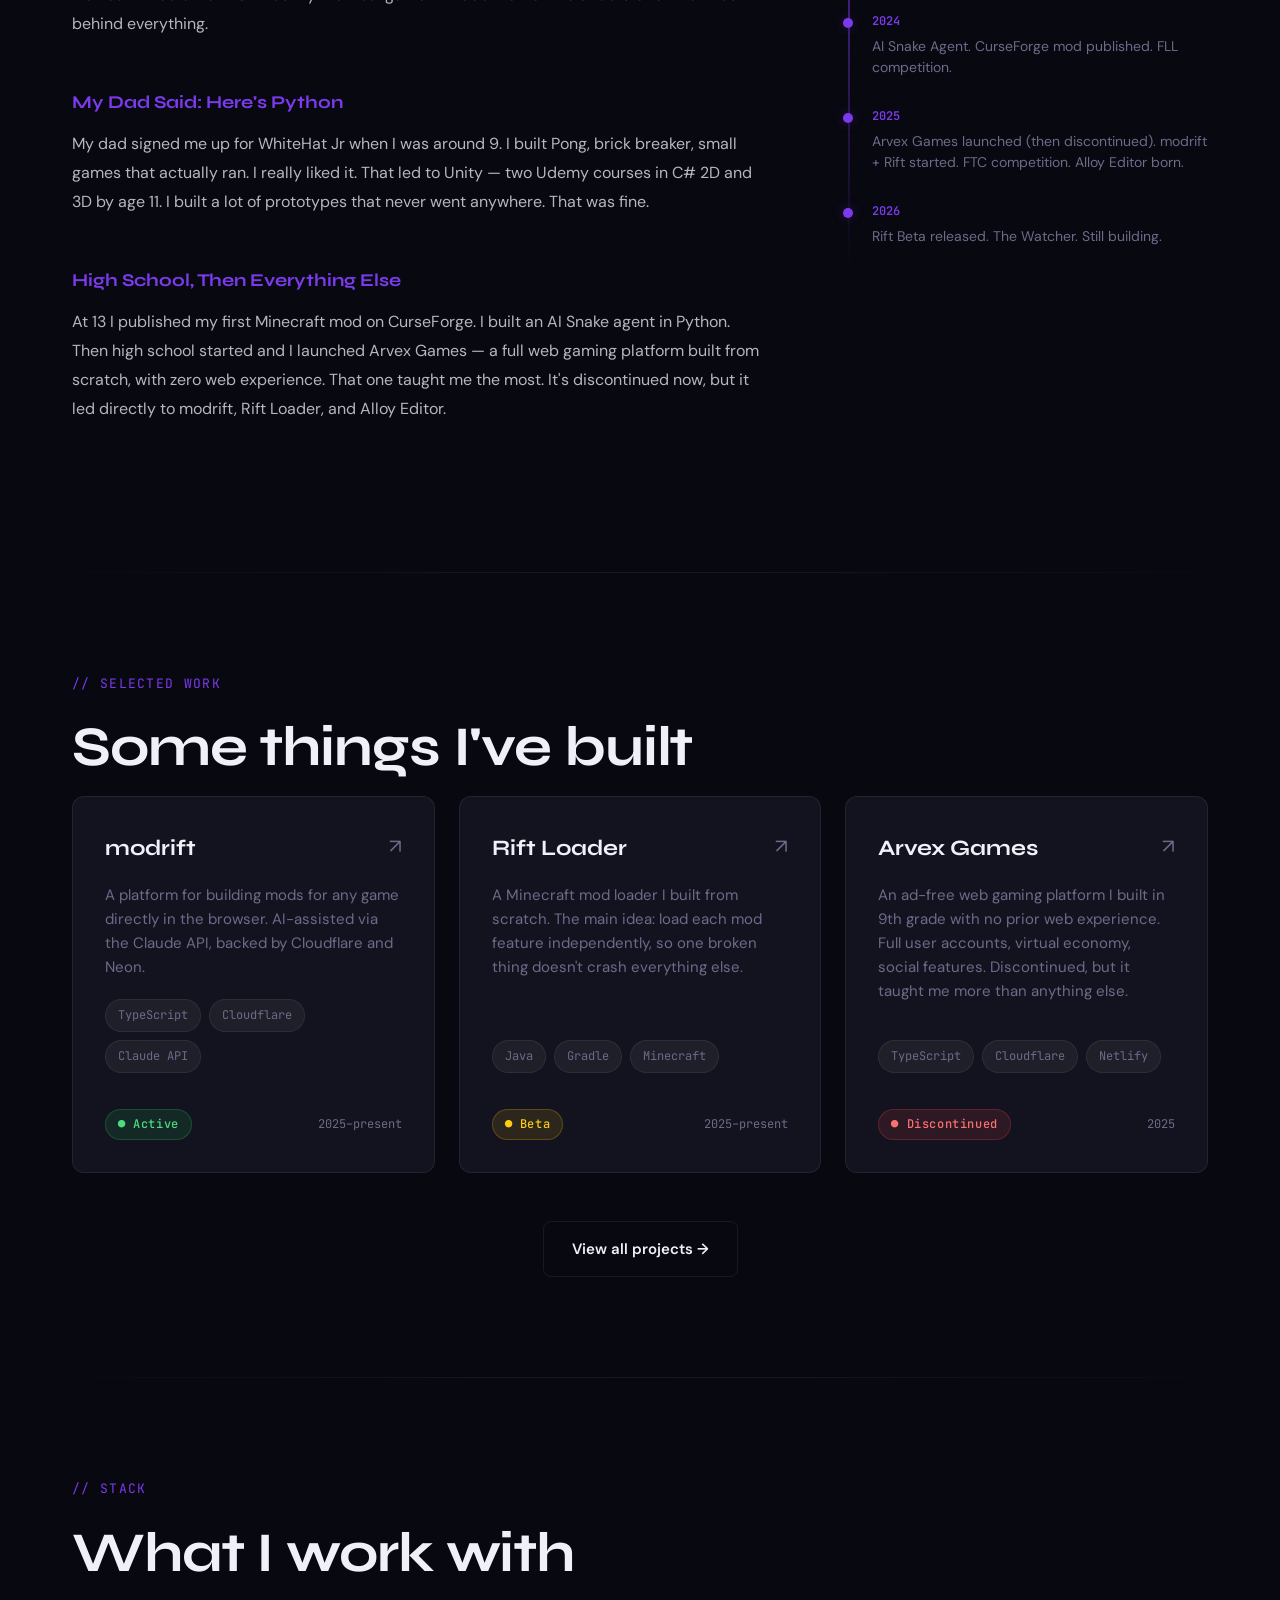
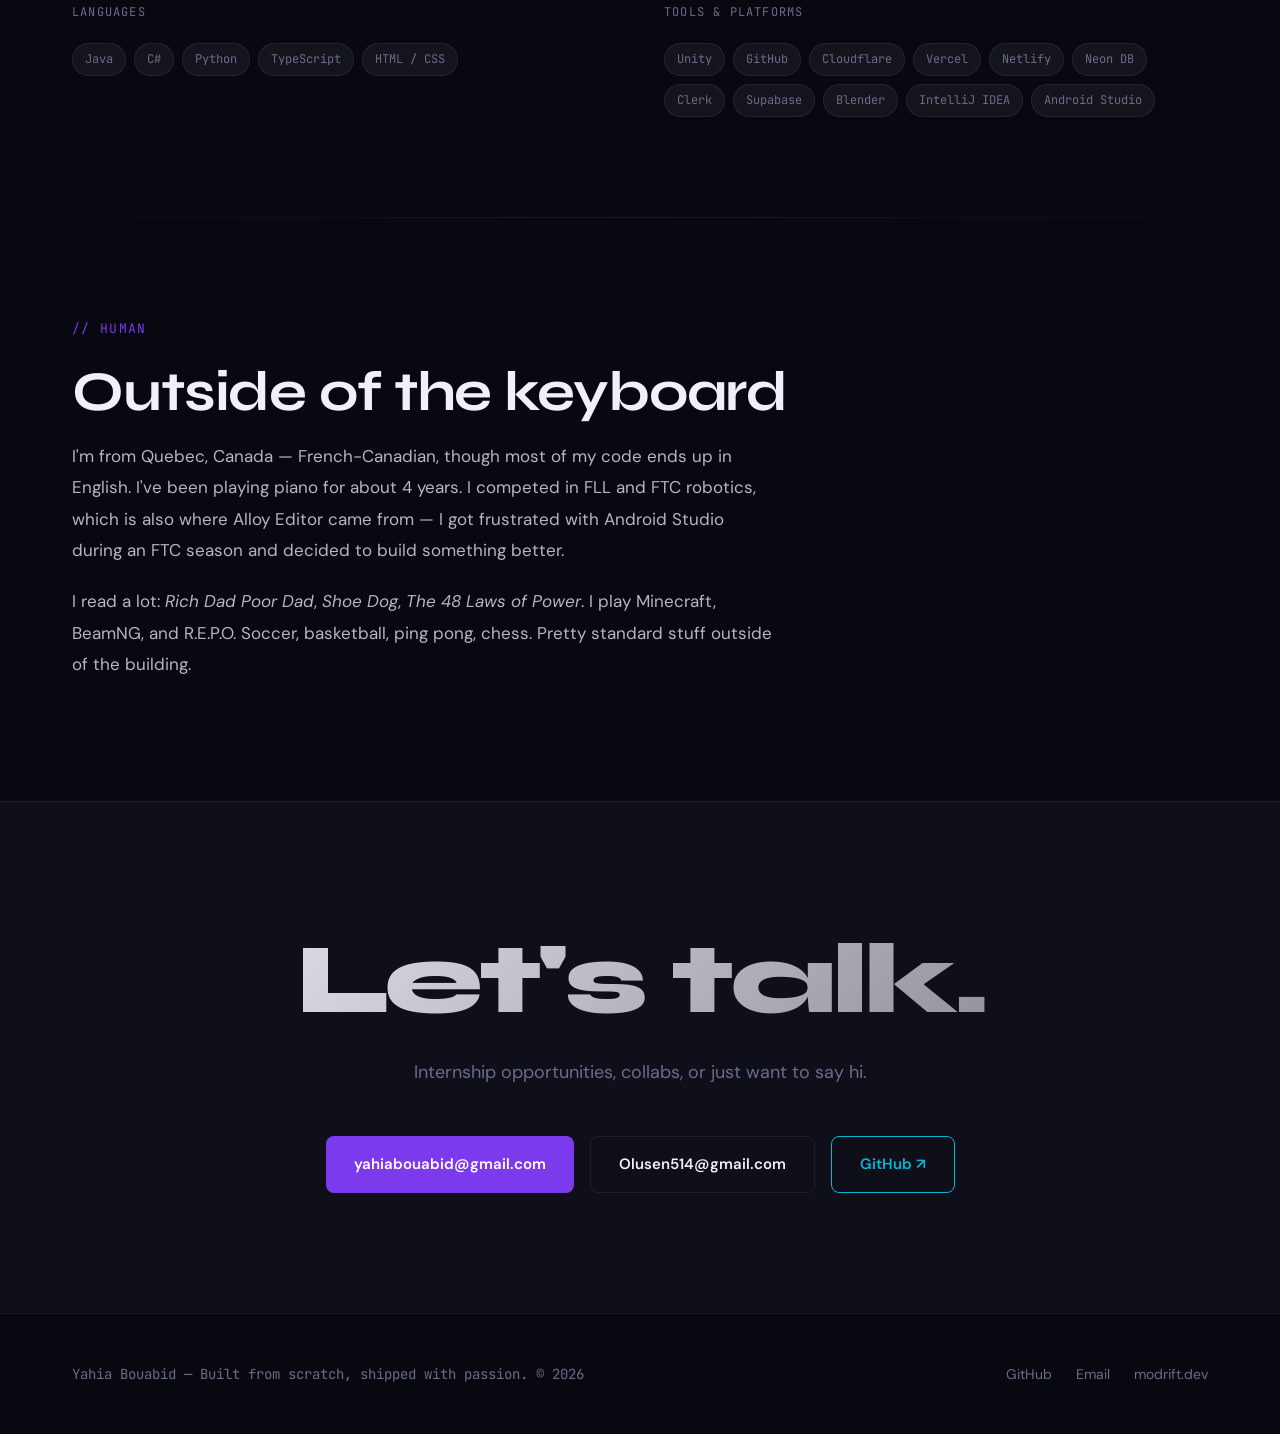
==== commit b4c05692: "Tone down copy and fix blocky layout issues - Hero sub: drop the arrogant "someone else would build " ====
--- a/index.html
+++ b/index.html
@@ -48,7 +48,7 @@
   </div>
   <div class="container hero-content">
     <h1 class="hero-headline fade-up">I build things<br>that didn't exist.</h1>
-    <p class="hero-sub fade-up delay-1">14-year-old developer from Quebec. I make games, mods, platforms, and tools — because if I didn't build it, someone else would build it worse.</p>
+    <p class="hero-sub fade-up delay-1">Developer from Quebec, Canada. I'm 14 and I've been building since I was 9 — games, mods, platforms, tools. Most of it started as curiosity. Some of it actually shipped.</p>
     <div class="hero-ctas fade-up delay-2">
       <a href="projects/" class="btn btn-primary">→ See My Projects</a>
       <a href="https://github.com/OlusenBg" target="_blank" rel="noopener noreferrer" class="btn btn-secondary">GitHub ↗</a>
@@ -65,19 +65,19 @@
     <div class="stats-grid">
       <div class="stat-item fade-up">
         <div class="stat-number">9</div>
-        <div class="stat-label">Age at first certification</div>
+        <div class="stat-label">Age I started coding</div>
       </div>
       <div class="stat-item fade-up delay-1">
         <div class="stat-number">5+</div>
-        <div class="stat-label">Years building things</div>
+        <div class="stat-label">Years of building things</div>
       </div>
       <div class="stat-item fade-up delay-2">
         <div class="stat-number">8</div>
-        <div class="stat-label">Projects shipped</div>
+        <div class="stat-label">Projects I've finished</div>
       </div>
       <div class="stat-item fade-up delay-3">
         <div class="stat-number">2</div>
-        <div class="stat-label">Active platforms</div>
+        <div class="stat-label">Platforms currently live</div>
       </div>
     </div>
   </div>
@@ -95,17 +95,17 @@
 
         <div class="chapter fade-up delay-1">
           <div class="chapter-title">The First Computer</div>
-          <p>Before I had a real computer, I had an old Windows Vista. I spent hours watching YouTube, learning what file extensions meant, figuring out how things worked. Minecraft on PS4 was my first real game — and the beginning of an obsession with systems and how they're built.</p>
+          <p>Before I had a real computer, I had an old Windows Vista. I spent a lot of time just poking around — figuring out what file extensions meant, watching YouTube, learning how things worked. Minecraft on PS4 was my first real game. It made me want to understand what was behind everything.</p>
         </div>
 
         <div class="chapter fade-up delay-2">
           <div class="chapter-title">My Dad Said: Here's Python</div>
-          <p>My dad signed me up for WhiteHat Jr when I was around 9-10. I got certified. I built Pong, brick breaker, little games that actually ran. I loved it more than anything I'd tried before. Naturally, I aimed bigger. If I could build games in Python, why not Unity?</p>
+          <p>My dad signed me up for WhiteHat Jr when I was around 9. I built Pong, brick breaker, small games that actually ran. I really liked it. That led to Unity — two Udemy courses in C# 2D and 3D by age 11. I built a lot of prototypes that never went anywhere. That was fine.</p>
         </div>
 
         <div class="chapter fade-up delay-3">
-          <div class="chapter-title">Two Udemy Courses Later</div>
-          <p>At 10-11, I finished C# Unity 2D and 3D courses on Udemy. Then I built game after game. An AI Snake agent. My first Minecraft mod on CurseForge. High school arrived and instead of slowing down, I launched Arvex Games, then modrift, then Rift Loader, then Alloy Editor. The builds kept coming. They still do.</p>
+          <div class="chapter-title">High School, Then Everything Else</div>
+          <p>At 13 I published my first Minecraft mod on CurseForge. I built an AI Snake agent in Python. Then high school started and I launched Arvex Games — a full web gaming platform built from scratch, with zero web experience. That one taught me the most. It's discontinued now, but it led directly to modrift, Rift Loader, and Alloy Editor.</p>
         </div>
       </div>
 
@@ -151,7 +151,7 @@
 <section>
   <div class="container">
     <span class="section-label fade-up">// SELECTED WORK</span>
-    <h2 class="section-heading fade-up delay-1">What I've shipped</h2>
+    <h2 class="section-heading fade-up delay-1">Some things I've built</h2>
     <div class="projects-grid">
 
       <a href="projects/modrift.html" class="project-card fade-up delay-1">
@@ -159,7 +159,7 @@
           <span class="project-name">modrift</span>
           <span class="project-arrow">↗</span>
         </div>
-        <p class="project-desc">Cross-game mod development platform. Build mods for any game directly in the browser — no friction, AI-assisted, Cloudflare-powered.</p>
+        <p class="project-desc">A platform for building mods for any game directly in the browser. AI-assisted via the Claude API, backed by Cloudflare and Neon.</p>
         <div class="tags" style="margin-bottom:16px">
           <span class="tag">TypeScript</span>
           <span class="tag">Cloudflare</span>
@@ -176,7 +176,7 @@
           <span class="project-name">Rift Loader</span>
           <span class="project-arrow">↗</span>
         </div>
-        <p class="project-desc">Custom Minecraft mod loader with feature-level fault isolation. One broken feature doesn't take down your whole mod.</p>
+        <p class="project-desc">A Minecraft mod loader I built from scratch. The main idea: load each mod feature independently, so one broken thing doesn't crash everything else.</p>
         <div class="tags" style="margin-bottom:16px">
           <span class="tag">Java</span>
           <span class="tag">Gradle</span>
@@ -193,7 +193,7 @@
           <span class="project-name">Arvex Games</span>
           <span class="project-arrow">↗</span>
         </div>
-        <p class="project-desc">Full ad-free web gaming platform. Virtual economies, user accounts, leaderboards, social features — built with zero prior web experience.</p>
+        <p class="project-desc">An ad-free web gaming platform I built in 9th grade with no prior web experience. Full user accounts, virtual economy, social features. Discontinued, but it taught me more than anything else.</p>
         <div class="tags" style="margin-bottom:16px">
           <span class="tag">TypeScript</span>
           <span class="tag">Cloudflare</span>
@@ -218,7 +218,7 @@
 <section>
   <div class="container">
     <span class="section-label fade-up">// STACK</span>
-    <h2 class="section-heading fade-up delay-1">Tools of the trade</h2>
+    <h2 class="section-heading fade-up delay-1">What I work with</h2>
     <div class="skills-grid">
       <div class="fade-up delay-1">
         <div class="skills-group-title">Languages</div>
@@ -256,39 +256,10 @@
 <section>
   <div class="container">
     <span class="section-label fade-up">// HUMAN</span>
-    <h2 class="section-heading fade-up delay-1">When I'm not building things...</h2>
-    <p class="section-subheading fade-up delay-2">French-Canadian from Quebec. There's more to me than the keyboard.</p>
-    <div class="human-grid">
-      <div class="human-card fade-up delay-1">
-        <div class="human-card-icon">🎹</div>
-        <div class="human-card-title">Piano</div>
-        <p>Been playing for 4 years. Music and code scratch the same itch — both are about building something from nothing.</p>
-      </div>
-      <div class="human-card fade-up delay-2">
-        <div class="human-card-icon">🤖</div>
-        <div class="human-card-title">Robotics</div>
-        <p>Competed in FLL and FTC robotics competitions. That's also how Alloy Editor was born — frustration with bad tooling.</p>
-      </div>
-      <div class="human-card fade-up delay-3">
-        <div class="human-card-icon">📚</div>
-        <div class="human-card-title">Reading</div>
-        <p><em>Rich Dad Poor Dad</em>, <em>Shoe Dog</em>, <em>The 48 Laws of Power</em>. I read like I code — looking for the underlying rules.</p>
-      </div>
-      <div class="human-card fade-up delay-1">
-        <div class="human-card-icon">🎮</div>
-        <div class="human-card-title">Gaming</div>
-        <p>Minecraft, BeamNG, R.E.P.O. Playing games is how I got here. I still play — now I also know what's behind the curtain.</p>
-      </div>
-      <div class="human-card fade-up delay-2">
-        <div class="human-card-icon">⚽</div>
-        <div class="human-card-title">Sports</div>
-        <p>Soccer, basketball, ping pong, chess. Competition in any form — I'm in.</p>
-      </div>
-      <div class="human-card fade-up delay-3">
-        <div class="human-card-icon">🍁</div>
-        <div class="human-card-title">Quebec</div>
-        <p>Born and raised in Quebec, Canada. French-Canadian through and through — even if most of my code is in English.</p>
-      </div>
+    <h2 class="section-heading fade-up delay-1">Outside of the keyboard</h2>
+    <div class="human-prose fade-up delay-2">
+      <p>I'm from Quebec, Canada — French-Canadian, though most of my code ends up in English. I've been playing piano for about 4 years. I competed in FLL and FTC robotics, which is also where Alloy Editor came from — I got frustrated with Android Studio during an FTC season and decided to build something better.</p>
+      <p>I read a lot: <em>Rich Dad Poor Dad</em>, <em>Shoe Dog</em>, <em>The 48 Laws of Power</em>. I play Minecraft, BeamNG, and R.E.P.O. Soccer, basketball, ping pong, chess. Pretty standard stuff outside of the building.</p>
     </div>
   </div>
 </section>
--- a/css/style.css
+++ b/css/style.css
@@ -27,7 +27,7 @@
   color: var(--text-primary);
   font-family: 'DM Sans', sans-serif;
   font-size: 16px;
-  line-height: 1.6;
+  line-height: 1.75;
   overflow-x: hidden;
   cursor: none;
 }
@@ -378,13 +378,10 @@
 
 .stat-number {
   font-family: 'Syne', sans-serif;
-  font-size: clamp(40px, 5vw, 64px);
+  font-size: clamp(32px, 4vw, 48px);
   font-weight: 800;
   line-height: 1;
-  background: linear-gradient(135deg, var(--accent-primary), var(--accent-secondary));
-  -webkit-background-clip: text;
-  -webkit-text-fill-color: transparent;
-  background-clip: text;
+  color: var(--text-primary);
   margin-bottom: 8px;
 }
 
@@ -566,36 +563,15 @@
 }
 
 /* ── BEYOND CODE ── */
-.human-grid {
-  display: grid;
-  grid-template-columns: repeat(3, 1fr);
-  gap: 24px;
-}
-
-.human-card {
-  background: var(--bg-card);
-  border: 1px solid var(--border);
-  border-radius: var(--radius);
-  padding: 28px;
-}
-
-.human-card-icon {
-  font-size: 28px;
-  margin-bottom: 16px;
-}
-
-.human-card-title {
-  font-family: 'Syne', sans-serif;
-  font-size: 16px;
-  font-weight: 700;
-  margin-bottom: 10px;
-  color: var(--accent-secondary);
-}
-
-.human-card p {
-  font-size: 14px;
-  color: var(--text-muted);
-  line-height: 1.6;
+.human-prose {
+  max-width: 700px;
+}
+
+.human-prose p {
+  font-size: 17px;
+  color: rgba(240,240,248,0.75);
+  line-height: 1.85;
+  margin-bottom: 20px;
 }
 
 /* ── CONTACT CTA ── */
@@ -687,25 +663,31 @@
 .features-grid {
   display: grid;
   grid-template-columns: repeat(2, 1fr);
-  gap: 20px;
+  gap: 0;
   margin: 48px 0;
-}
-
-.feature-card {
-  background: var(--bg-card);
   border: 1px solid var(--border);
   border-radius: var(--radius);
-  padding: 28px;
+  overflow: hidden;
+}
+
+.feature-card {
+  background: transparent;
+  border: none;
+  border-right: 1px solid var(--border);
+  border-bottom: 1px solid var(--border);
+  padding: 28px 32px;
   transition: var(--transition);
 }
+.feature-card:nth-child(even) { border-right: none; }
+.feature-card:nth-last-child(-n+2) { border-bottom: none; }
+
 .feature-card:hover {
-  border-color: rgba(124,58,237,0.3);
-  box-shadow: 0 8px 30px rgba(0,0,0,0.3);
+  background: rgba(124,58,237,0.04);
 }
 
 .feature-card-title {
   font-family: 'Syne', sans-serif;
-  font-size: 17px;
+  font-size: 16px;
   font-weight: 700;
   margin-bottom: 8px;
 }
@@ -713,7 +695,7 @@
 .feature-card p {
   font-size: 14px;
   color: var(--text-muted);
-  line-height: 1.6;
+  line-height: 1.7;
 }
 
 /* Related projects */
@@ -1066,7 +1048,8 @@
   .stat-item:nth-child(2)::after { display: none; }
   .skills-grid { grid-template-columns: 1fr; }
   .features-grid { grid-template-columns: 1fr; }
-  .human-grid { grid-template-columns: 1fr; }
+  .feature-card { border-right: none !important; border-bottom: 1px solid var(--border) !important; }
+  .feature-card:last-child { border-bottom: none !important; }
 }
 
 @media (max-width: 600px) {
